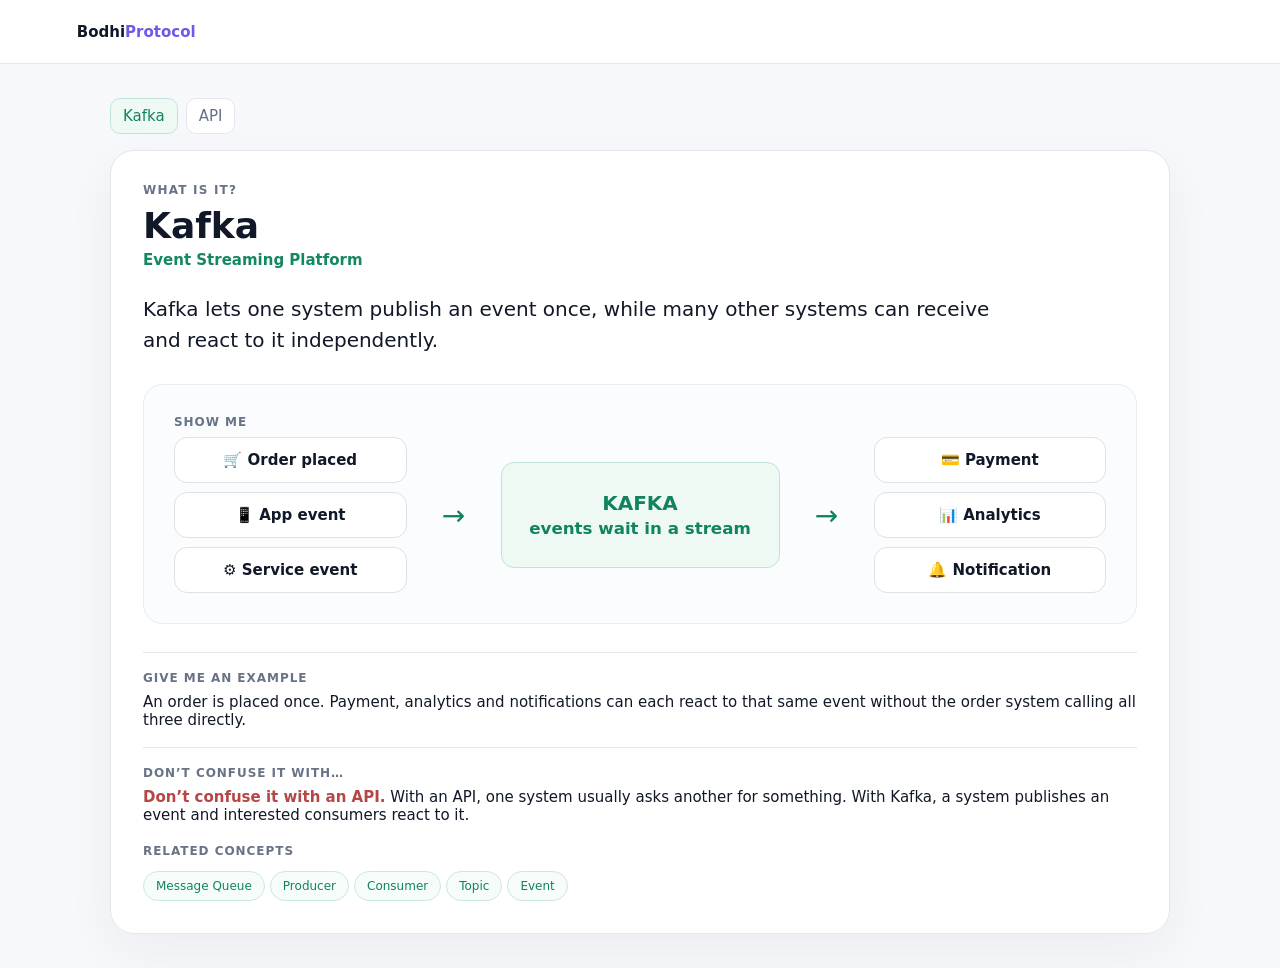
==== clarity.html @ e0041a48 "Add clarity-first jargon decoder teaching prototype" ====
<!doctype html><html><head><meta charset="utf-8"><meta name="viewport" content="width=device-width,initial-scale=1"><title>BodhiProtocol · Clarity Decoder</title><style>*{box-sizing:border-box}body{margin:0;background:#f7f8fb;color:#111827;font:15px Inter,system-ui,-apple-system,Segoe UI,sans-serif}.top{height:64px;background:#fff;border-bottom:1px solid #e5e7eb;display:flex;align-items:center;padding:0 6%;font-weight:900}.top b{color:#7257e8}.wrap{max-width:1100px;margin:34px auto;padding:0 20px}.card{background:#fff;border:1px solid #e5e7eb;border-radius:24px;padding:32px;box-shadow:0 18px 50px #2028400d}.kicker{font-size:12px;text-transform:uppercase;letter-spacing:.1em;color:#687386;font-weight:800}h1{font-size:36px;margin:8px 0 5px}.full{color:#148763;font-weight:800}.plain{font-size:20px;line-height:1.55;max-width:850px;margin:25px 0}.visual{margin:28px 0;padding:30px;border-radius:20px;background:#fbfcfd;border:1px solid #e8ebef}.flow{display:grid;grid-template-columns:1fr 70px 1.2fr 70px 1fr;gap:12px;align-items:center}.col{display:grid;gap:9px}.box{background:#fff;border:1px solid #dde2e7;border-radius:13px;padding:13px;text-align:center;font-weight:750}.core{background:#eef9f4;border-color:#bfe4d6;color:#11835f;padding:28px 14px;font-size:20px}.arrow{text-align:center;font-size:28px;color:#11835f}.example,.contrast{margin-top:18px;border-top:1px solid #e5e7eb;padding-top:18px}.label{font-size:12px;text-transform:uppercase;letter-spacing:.08em;font-weight:850;color:#687386;margin-bottom:8px}.contrast strong{color:#b54747}.links{margin-top:20px}.chip{display:inline-block;border:1px solid #cde8dd;background:#f6fcf9;color:#11835f;border-radius:999px;padding:7px 12px;margin:5px 5px 0 0;font-size:12px}.tabs{display:flex;gap:8px;margin-bottom:16px}.tabs a{text-decoration:none;color:#667085;background:#fff;border:1px solid #e5e7eb;padding:8px 12px;border-radius:10px}.tabs a.active{background:#eef9f4;color:#11835f;border-color:#bfe4d6}@media(max-width:700px){.flow{grid-template-columns:1fr}.arrow{transform:rotate(90deg)}h1{font-size:30px}.plain{font-size:18px}}</style></head><body><div class="top">Bodhi<b>Protocol</b></div><main class="wrap"><div class="tabs"><a href="?term=Kafka" id="tk">Kafka</a><a href="?term=API" id="ta">API</a></div><article class="card" id="card"></article></main><script>const q=new URLSearchParams(location.search).get('term')||'Kafka';const api={title:'API',full:'Application Programming Interface',plain:'An API is a way for one system to ask another system for data or an action — using an agreed set of rules.',visual:'<div class="flow"><div class="box">📱 Your App</div><div class="arrow">→</div><div class="box core">API<br><small>the agreed doorway</small></div><div class="arrow">→</div><div class="box">🖥 Service / Data</div></div>',example:'Your shopping app asks a payment service to charge ₹500. The API carries the request and returns success or failure.',contrast:'<strong>Don’t confuse it with Kafka.</strong> An API usually handles a direct request between systems. Kafka publishes events that multiple systems can consume independently.',rel:['REST','HTTP','JSON','Endpoint']};const kafka={title:'Kafka',full:'Event Streaming Platform',plain:'Kafka lets one system publish an event once, while many other systems can receive and react to it independently.',visual:'<div class="flow"><div class="col"><div class="box">🛒 Order placed</div><div class="box">📱 App event</div><div class="box">⚙ Service event</div></div><div class="arrow">→</div><div class="box core">KAFKA<br><small>events wait in a stream</small></div><div class="arrow">→</div><div class="col"><div class="box">💳 Payment</div><div class="box">📊 Analytics</div><div class="box">🔔 Notification</div></div></div>',example:'An order is placed once. Payment, analytics and notifications can each react to that same event without the order system calling all three directly.',contrast:'<strong>Don’t confuse it with an API.</strong> With an API, one system usually asks another for something. With Kafka, a system publishes an event and interested consumers react to it.',rel:['Message Queue','Producer','Consumer','Topic','Event']};let x=q.toLowerCase()==='api'?api:kafka;document.getElementById(q.toLowerCase()==='api'?'ta':'tk').classList.add('active');card.innerHTML='<div class="kicker">What is it?</div><h1>'+x.title+'</h1><div class="full">'+x.full+'</div><div class="plain">'+x.plain+'</div><div class="visual"><div class="label">Show me</div>'+x.visual+'</div><div class="example"><div class="label">Give me an example</div>'+x.example+'</div><div class="contrast"><div class="label">Don’t confuse it with…</div>'+x.contrast+'</div><div class="links"><div class="label">Related concepts</div>'+x.rel.map(r=>'<span class="chip">'+r+'</span>').join('')+'</div>';</script></body></html>
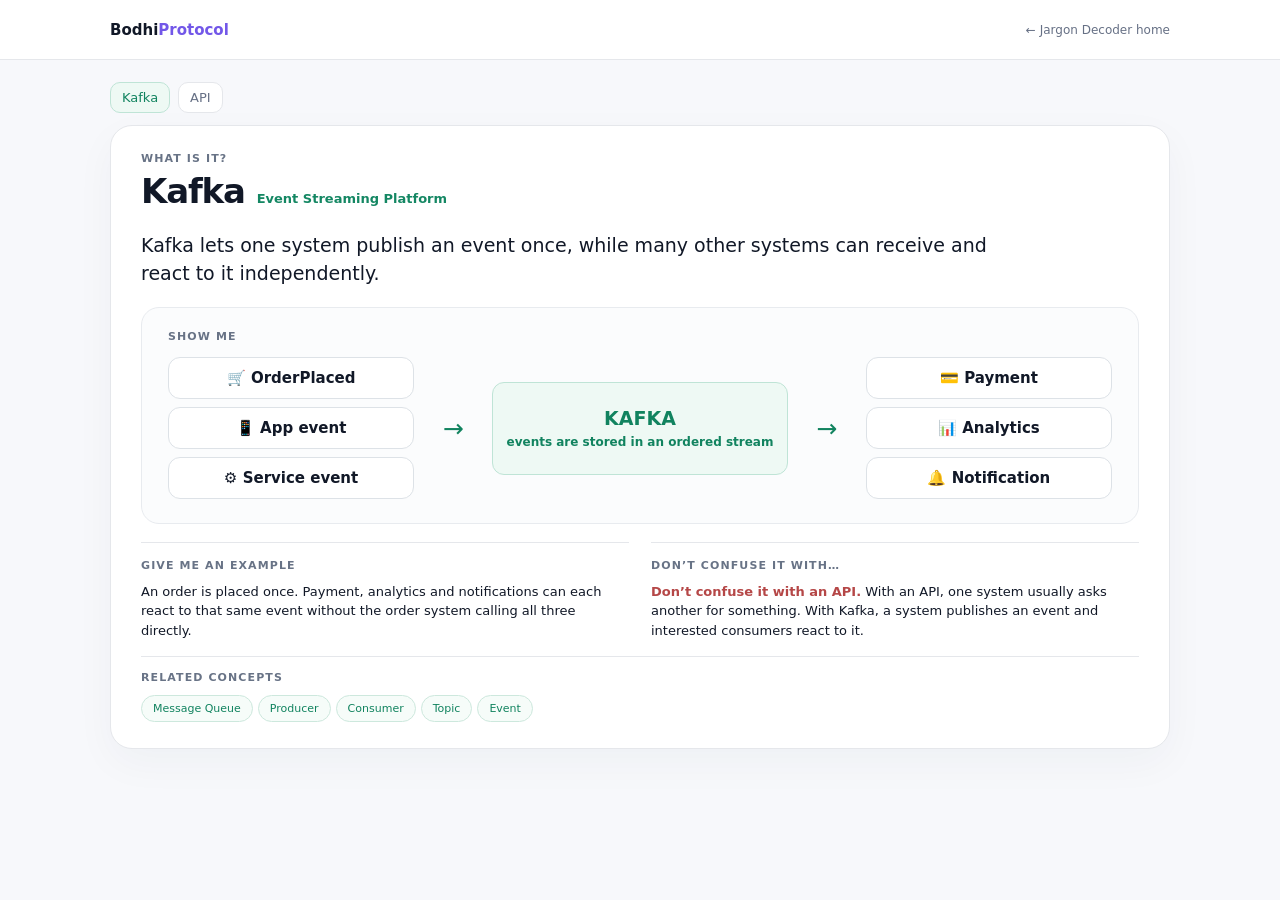
==== commit 706cb196: "Polish clarity-first decoder for beginner comprehension" ====
--- a/clarity.html
+++ b/clarity.html
@@ -1 +1 @@
-<!doctype html><html><head><meta charset="utf-8"><meta name="viewport" content="width=device-width,initial-scale=1"><title>BodhiProtocol · Clarity Decoder</title><style>*{box-sizing:border-box}body{margin:0;background:#f7f8fb;color:#111827;font:15px Inter,system-ui,-apple-system,Segoe UI,sans-serif}.top{height:64px;background:#fff;border-bottom:1px solid #e5e7eb;display:flex;align-items:center;padding:0 6%;font-weight:900}.top b{color:#7257e8}.wrap{max-width:1100px;margin:34px auto;padding:0 20px}.card{background:#fff;border:1px solid #e5e7eb;border-radius:24px;padding:32px;box-shadow:0 18px 50px #2028400d}.kicker{font-size:12px;text-transform:uppercase;letter-spacing:.1em;color:#687386;font-weight:800}h1{font-size:36px;margin:8px 0 5px}.full{color:#148763;font-weight:800}.plain{font-size:20px;line-height:1.55;max-width:850px;margin:25px 0}.visual{margin:28px 0;padding:30px;border-radius:20px;background:#fbfcfd;border:1px solid #e8ebef}.flow{display:grid;grid-template-columns:1fr 70px 1.2fr 70px 1fr;gap:12px;align-items:center}.col{display:grid;gap:9px}.box{background:#fff;border:1px solid #dde2e7;border-radius:13px;padding:13px;text-align:center;font-weight:750}.core{background:#eef9f4;border-color:#bfe4d6;color:#11835f;padding:28px 14px;font-size:20px}.arrow{text-align:center;font-size:28px;color:#11835f}.example,.contrast{margin-top:18px;border-top:1px solid #e5e7eb;padding-top:18px}.label{font-size:12px;text-transform:uppercase;letter-spacing:.08em;font-weight:850;color:#687386;margin-bottom:8px}.contrast strong{color:#b54747}.links{margin-top:20px}.chip{display:inline-block;border:1px solid #cde8dd;background:#f6fcf9;color:#11835f;border-radius:999px;padding:7px 12px;margin:5px 5px 0 0;font-size:12px}.tabs{display:flex;gap:8px;margin-bottom:16px}.tabs a{text-decoration:none;color:#667085;background:#fff;border:1px solid #e5e7eb;padding:8px 12px;border-radius:10px}.tabs a.active{background:#eef9f4;color:#11835f;border-color:#bfe4d6}@media(max-width:700px){.flow{grid-template-columns:1fr}.arrow{transform:rotate(90deg)}h1{font-size:30px}.plain{font-size:18px}}</style></head><body><div class="top">Bodhi<b>Protocol</b></div><main class="wrap"><div class="tabs"><a href="?term=Kafka" id="tk">Kafka</a><a href="?term=API" id="ta">API</a></div><article class="card" id="card"></article></main><script>const q=new URLSearchParams(location.search).get('term')||'Kafka';const api={title:'API',full:'Application Programming Interface',plain:'An API is a way for one system to ask another system for data or an action — using an agreed set of rules.',visual:'<div class="flow"><div class="box">📱 Your App</div><div class="arrow">→</div><div class="box core">API<br><small>the agreed doorway</small></div><div class="arrow">→</div><div class="box">🖥 Service / Data</div></div>',example:'Your shopping app asks a payment service to charge ₹500. The API carries the request and returns success or failure.',contrast:'<strong>Don’t confuse it with Kafka.</strong> An API usually handles a direct request between systems. Kafka publishes events that multiple systems can consume independently.',rel:['REST','HTTP','JSON','Endpoint']};const kafka={title:'Kafka',full:'Event Streaming Platform',plain:'Kafka lets one system publish an event once, while many other systems can receive and react to it independently.',visual:'<div class="flow"><div class="col"><div class="box">🛒 Order placed</div><div class="box">📱 App event</div><div class="box">⚙ Service event</div></div><div class="arrow">→</div><div class="box core">KAFKA<br><small>events wait in a stream</small></div><div class="arrow">→</div><div class="col"><div class="box">💳 Payment</div><div class="box">📊 Analytics</div><div class="box">🔔 Notification</div></div></div>',example:'An order is placed once. Payment, analytics and notifications can each react to that same event without the order system calling all three directly.',contrast:'<strong>Don’t confuse it with an API.</strong> With an API, one system usually asks another for something. With Kafka, a system publishes an event and interested consumers react to it.',rel:['Message Queue','Producer','Consumer','Topic','Event']};let x=q.toLowerCase()==='api'?api:kafka;document.getElementById(q.toLowerCase()==='api'?'ta':'tk').classList.add('active');card.innerHTML='<div class="kicker">What is it?</div><h1>'+x.title+'</h1><div class="full">'+x.full+'</div><div class="plain">'+x.plain+'</div><div class="visual"><div class="label">Show me</div>'+x.visual+'</div><div class="example"><div class="label">Give me an example</div>'+x.example+'</div><div class="contrast"><div class="label">Don’t confuse it with…</div>'+x.contrast+'</div><div class="links"><div class="label">Related concepts</div>'+x.rel.map(r=>'<span class="chip">'+r+'</span>').join('')+'</div>';</script></body></html>+<!doctype html><html><head><meta charset="utf-8"><meta name="viewport" content="width=device-width,initial-scale=1"><title>BodhiProtocol · Clarity Decoder</title><style>*{box-sizing:border-box}body{margin:0;background:#f7f8fb;color:#111827;font:15px Inter,system-ui,-apple-system,Segoe UI,sans-serif}.top{height:60px;background:#fff;border-bottom:1px solid #e5e7eb}.topin{max-width:1100px;height:100%;margin:auto;padding:0 20px;display:flex;align-items:center;justify-content:space-between}.brand{font-weight:900;color:#111827}.brand b{color:#7257e8}.back{font-size:12px;color:#667085;text-decoration:none}.wrap{max-width:1100px;margin:22px auto;padding:0 20px}.tabs{display:flex;gap:8px;margin-bottom:12px}.tabs a{text-decoration:none;color:#667085;background:#fff;border:1px solid #e5e7eb;padding:7px 11px;border-radius:10px;font-size:13px}.tabs a.active{background:#eef9f4;color:#11835f;border-color:#bfe4d6}.card{background:#fff;border:1px solid #e5e7eb;border-radius:22px;padding:26px 30px;box-shadow:0 14px 40px #2028400a}.kicker,.label{font-size:11px;text-transform:uppercase;letter-spacing:.1em;color:#687386;font-weight:850}.titleline{display:flex;align-items:baseline;gap:12px;flex-wrap:wrap;margin-top:6px}h1{font-size:34px;letter-spacing:-.035em;margin:0}.full{color:#148763;font-weight:800;font-size:13px}.plain{font-size:19px;line-height:1.48;max-width:900px;margin:20px 0}.visual{margin:20px 0 0;padding:22px 26px 24px;border-radius:18px;background:#fbfcfd;border:1px solid #e8ebef}.visual .label{margin-bottom:14px}.flow{display:grid;grid-template-columns:1fr 58px 1.2fr 58px 1fr;gap:10px;align-items:center}.col{display:grid;gap:8px}.box{background:#fff;border:1px solid #dde2e7;border-radius:12px;padding:11px;text-align:center;font-weight:750}.core{background:#eef9f4;border-color:#bfe4d6;color:#11835f;padding:24px 12px;font-size:19px}.core small{display:block;margin-top:5px;font-size:12px;line-height:1.35}.arrow{text-align:center;font-size:25px;color:#11835f}.lower{display:grid;grid-template-columns:1fr 1fr;gap:22px;margin-top:18px}.example,.contrast{border-top:1px solid #e5e7eb;padding-top:15px;line-height:1.5;font-size:13px}.contrast strong{color:#b54747}.label{margin-bottom:7px}.links{margin-top:16px;border-top:1px solid #e5e7eb;padding-top:14px}.chip{display:inline-block;border:1px solid #cde8dd;background:#f6fcf9;color:#11835f;border-radius:999px;padding:6px 11px;margin:4px 5px 0 0;font-size:11px}@media(max-width:700px){.flow{grid-template-columns:1fr}.arrow{transform:rotate(90deg)}.lower{grid-template-columns:1fr}.topin{padding:0 14px}.wrap{padding:0 14px}.card{padding:22px 20px}h1{font-size:30px}.plain{font-size:17px}}</style></head><body><header class="top"><div class="topin"><div class="brand">Bodhi<b>Protocol</b></div><a class="back" href="./">← Jargon Decoder home</a></div></header><main class="wrap"><div class="tabs"><a href="?term=Kafka" id="tk">Kafka</a><a href="?term=API" id="ta">API</a></div><article class="card" id="card"></article></main><script>const q=new URLSearchParams(location.search).get('term')||'Kafka';const api={title:'API',full:'Application Programming Interface',plain:'An API is a way for one system to ask another system for data or an action — using an agreed set of rules.',visual:'<div class="flow"><div class="box">📱 Your App</div><div class="arrow">→</div><div class="box core">API<small>agreed rules for talking</small></div><div class="arrow">→</div><div class="box">🖥 Service / Data</div></div>',example:'Your shopping app asks a payment service to charge ₹500. The API carries the request and returns success or failure.',contrast:'<strong>Don’t confuse it with Kafka.</strong> An API usually handles a direct request between systems. Kafka publishes events that multiple systems can consume independently.',rel:['REST','HTTP','JSON','Endpoint']};const kafka={title:'Kafka',full:'Event Streaming Platform',plain:'Kafka lets one system publish an event once, while many other systems can receive and react to it independently.',visual:'<div class="flow"><div class="col"><div class="box">🛒 OrderPlaced</div><div class="box">📱 App event</div><div class="box">⚙ Service event</div></div><div class="arrow">→</div><div class="box core">KAFKA<small>events are stored in an ordered stream</small></div><div class="arrow">→</div><div class="col"><div class="box">💳 Payment</div><div class="box">📊 Analytics</div><div class="box">🔔 Notification</div></div></div>',example:'An order is placed once. Payment, analytics and notifications can each react to that same event without the order system calling all three directly.',contrast:'<strong>Don’t confuse it with an API.</strong> With an API, one system usually asks another for something. With Kafka, a system publishes an event and interested consumers react to it.',rel:['Message Queue','Producer','Consumer','Topic','Event']};let x=q.toLowerCase()==='api'?api:kafka;document.getElementById(q.toLowerCase()==='api'?'ta':'tk').classList.add('active');card.innerHTML='<div class="kicker">What is it?</div><div class="titleline"><h1>'+x.title+'</h1><div class="full">'+x.full+'</div></div><div class="plain">'+x.plain+'</div><div class="visual"><div class="label">Show me</div>'+x.visual+'</div><div class="lower"><div class="example"><div class="label">Give me an example</div>'+x.example+'</div><div class="contrast"><div class="label">Don’t confuse it with…</div>'+x.contrast+'</div></div><div class="links"><div class="label">Related concepts</div>'+x.rel.map(r=>'<span class="chip">'+r+'</span>').join('')+'</div>';</script></body></html>
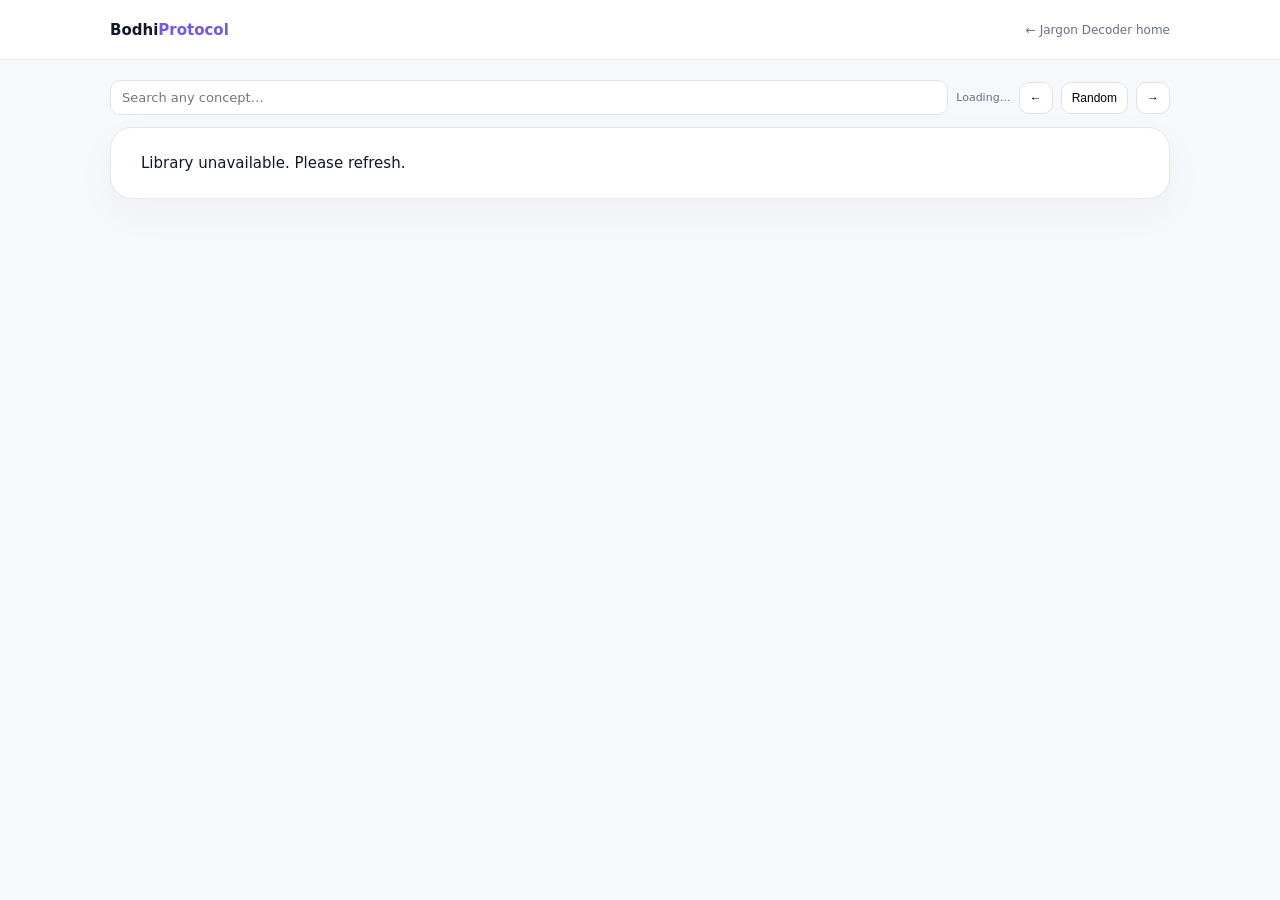
==== commit 7cd52bd8: "Scale clarity-first decoder across full concept library" ====
--- a/clarity.html
+++ b/clarity.html
@@ -1 +1 @@
-<!doctype html><html><head><meta charset="utf-8"><meta name="viewport" content="width=device-width,initial-scale=1"><title>BodhiProtocol · Clarity Decoder</title><style>*{box-sizing:border-box}body{margin:0;background:#f7f8fb;color:#111827;font:15px Inter,system-ui,-apple-system,Segoe UI,sans-serif}.top{height:60px;background:#fff;border-bottom:1px solid #e5e7eb}.topin{max-width:1100px;height:100%;margin:auto;padding:0 20px;display:flex;align-items:center;justify-content:space-between}.brand{font-weight:900;color:#111827}.brand b{color:#7257e8}.back{font-size:12px;color:#667085;text-decoration:none}.wrap{max-width:1100px;margin:22px auto;padding:0 20px}.tabs{display:flex;gap:8px;margin-bottom:12px}.tabs a{text-decoration:none;color:#667085;background:#fff;border:1px solid #e5e7eb;padding:7px 11px;border-radius:10px;font-size:13px}.tabs a.active{background:#eef9f4;color:#11835f;border-color:#bfe4d6}.card{background:#fff;border:1px solid #e5e7eb;border-radius:22px;padding:26px 30px;box-shadow:0 14px 40px #2028400a}.kicker,.label{font-size:11px;text-transform:uppercase;letter-spacing:.1em;color:#687386;font-weight:850}.titleline{display:flex;align-items:baseline;gap:12px;flex-wrap:wrap;margin-top:6px}h1{font-size:34px;letter-spacing:-.035em;margin:0}.full{color:#148763;font-weight:800;font-size:13px}.plain{font-size:19px;line-height:1.48;max-width:900px;margin:20px 0}.visual{margin:20px 0 0;padding:22px 26px 24px;border-radius:18px;background:#fbfcfd;border:1px solid #e8ebef}.visual .label{margin-bottom:14px}.flow{display:grid;grid-template-columns:1fr 58px 1.2fr 58px 1fr;gap:10px;align-items:center}.col{display:grid;gap:8px}.box{background:#fff;border:1px solid #dde2e7;border-radius:12px;padding:11px;text-align:center;font-weight:750}.core{background:#eef9f4;border-color:#bfe4d6;color:#11835f;padding:24px 12px;font-size:19px}.core small{display:block;margin-top:5px;font-size:12px;line-height:1.35}.arrow{text-align:center;font-size:25px;color:#11835f}.lower{display:grid;grid-template-columns:1fr 1fr;gap:22px;margin-top:18px}.example,.contrast{border-top:1px solid #e5e7eb;padding-top:15px;line-height:1.5;font-size:13px}.contrast strong{color:#b54747}.label{margin-bottom:7px}.links{margin-top:16px;border-top:1px solid #e5e7eb;padding-top:14px}.chip{display:inline-block;border:1px solid #cde8dd;background:#f6fcf9;color:#11835f;border-radius:999px;padding:6px 11px;margin:4px 5px 0 0;font-size:11px}@media(max-width:700px){.flow{grid-template-columns:1fr}.arrow{transform:rotate(90deg)}.lower{grid-template-columns:1fr}.topin{padding:0 14px}.wrap{padding:0 14px}.card{padding:22px 20px}h1{font-size:30px}.plain{font-size:17px}}</style></head><body><header class="top"><div class="topin"><div class="brand">Bodhi<b>Protocol</b></div><a class="back" href="./">← Jargon Decoder home</a></div></header><main class="wrap"><div class="tabs"><a href="?term=Kafka" id="tk">Kafka</a><a href="?term=API" id="ta">API</a></div><article class="card" id="card"></article></main><script>const q=new URLSearchParams(location.search).get('term')||'Kafka';const api={title:'API',full:'Application Programming Interface',plain:'An API is a way for one system to ask another system for data or an action — using an agreed set of rules.',visual:'<div class="flow"><div class="box">📱 Your App</div><div class="arrow">→</div><div class="box core">API<small>agreed rules for talking</small></div><div class="arrow">→</div><div class="box">🖥 Service / Data</div></div>',example:'Your shopping app asks a payment service to charge ₹500. The API carries the request and returns success or failure.',contrast:'<strong>Don’t confuse it with Kafka.</strong> An API usually handles a direct request between systems. Kafka publishes events that multiple systems can consume independently.',rel:['REST','HTTP','JSON','Endpoint']};const kafka={title:'Kafka',full:'Event Streaming Platform',plain:'Kafka lets one system publish an event once, while many other systems can receive and react to it independently.',visual:'<div class="flow"><div class="col"><div class="box">🛒 OrderPlaced</div><div class="box">📱 App event</div><div class="box">⚙ Service event</div></div><div class="arrow">→</div><div class="box core">KAFKA<small>events are stored in an ordered stream</small></div><div class="arrow">→</div><div class="col"><div class="box">💳 Payment</div><div class="box">📊 Analytics</div><div class="box">🔔 Notification</div></div></div>',example:'An order is placed once. Payment, analytics and notifications can each react to that same event without the order system calling all three directly.',contrast:'<strong>Don’t confuse it with an API.</strong> With an API, one system usually asks another for something. With Kafka, a system publishes an event and interested consumers react to it.',rel:['Message Queue','Producer','Consumer','Topic','Event']};let x=q.toLowerCase()==='api'?api:kafka;document.getElementById(q.toLowerCase()==='api'?'ta':'tk').classList.add('active');card.innerHTML='<div class="kicker">What is it?</div><div class="titleline"><h1>'+x.title+'</h1><div class="full">'+x.full+'</div></div><div class="plain">'+x.plain+'</div><div class="visual"><div class="label">Show me</div>'+x.visual+'</div><div class="lower"><div class="example"><div class="label">Give me an example</div>'+x.example+'</div><div class="contrast"><div class="label">Don’t confuse it with…</div>'+x.contrast+'</div></div><div class="links"><div class="label">Related concepts</div>'+x.rel.map(r=>'<span class="chip">'+r+'</span>').join('')+'</div>';</script></body></html>+<!doctype html><html><head><meta charset="utf-8"><meta name="viewport" content="width=device-width,initial-scale=1"><title>BodhiProtocol · Clarity Decoder</title><style>*{box-sizing:border-box}body{margin:0;background:#f7f8fb;color:#111827;font:15px Inter,system-ui,-apple-system,Segoe UI,sans-serif}.top{height:60px;background:#fff;border-bottom:1px solid #e5e7eb}.topin,.wrap{max-width:1100px;margin:auto;padding:0 20px}.topin{height:100%;display:flex;align-items:center;justify-content:space-between}.brand{font-weight:900}.brand b{color:#7257e8}.back{font-size:12px;color:#667085;text-decoration:none}.wrap{margin-top:20px;margin-bottom:30px}.bar{display:flex;gap:8px;align-items:center;margin-bottom:12px}.search{flex:1;border:1px solid #dfe3e8;background:#fff;border-radius:10px;padding:9px 11px;font:inherit;font-size:13px;outline:0}.search:focus{border-color:#9dd4c1;box-shadow:0 0 0 3px #eef9f4}.ghost{border:1px solid #dfe3e8;background:#fff;border-radius:10px;padding:8px 10px;font-size:12px;cursor:pointer}.count{font-size:11px;color:#667085;white-space:nowrap}.card{background:#fff;border:1px solid #e5e7eb;border-radius:22px;padding:26px 30px;box-shadow:0 14px 40px #2028400a}.kicker,.label{font-size:11px;text-transform:uppercase;letter-spacing:.1em;color:#687386;font-weight:850}.titleline{display:flex;align-items:baseline;gap:12px;flex-wrap:wrap;margin-top:6px}h1{font-size:34px;letter-spacing:-.035em;margin:0}.full{color:#148763;font-weight:800;font-size:13px}.plain{font-size:19px;line-height:1.48;max-width:900px;margin:20px 0}.visual{margin:20px 0 0;padding:22px 26px 24px;border-radius:18px;background:#fbfcfd;border:1px solid #e8ebef}.visual .label{margin-bottom:14px}.flow{display:grid;grid-template-columns:1fr 58px 1.2fr 58px 1fr;gap:10px;align-items:center}.col{display:grid;gap:8px}.box{background:#fff;border:1px solid #dde2e7;border-radius:12px;padding:11px;text-align:center;font-weight:750}.core{background:#eef9f4;border-color:#bfe4d6;color:#11835f;padding:24px 12px;font-size:19px}.core small{display:block;margin-top:5px;font-size:12px;line-height:1.35;color:#4b665d}.arrow{text-align:center;font-size:25px;color:#11835f}.pipeline{display:flex;align-items:center;justify-content:center;gap:9px;flex-wrap:wrap}.step{min-width:96px;border:1px solid #dde2e7;border-radius:12px;background:#fff;padding:15px 10px;text-align:center;font-weight:800}.step.core{background:#eef9f4}.compare{display:grid;grid-template-columns:1fr 46px 1fr;gap:12px;align-items:stretch}.compare .box{padding:20px 14px}.stack{display:grid;gap:8px;min-width:min(520px,100%);margin:auto}.layer{border:1px solid #dde2e7;background:#fff;border-radius:11px;padding:12px;text-align:center;font-weight:750}.layer.core{background:#eef9f4}.lower{display:grid;grid-template-columns:1fr 1fr;gap:22px;margin-top:18px}.example,.contrast{border-top:1px solid #e5e7eb;padding-top:15px;line-height:1.5;font-size:13px}.contrast strong{color:#b54747}.label{margin-bottom:7px}.links{margin-top:16px;border-top:1px solid #e5e7eb;padding-top:14px}.chip{display:inline-block;border:1px solid #cde8dd;background:#f6fcf9;color:#11835f;border-radius:999px;padding:6px 11px;margin:4px 5px 0 0;font-size:11px;cursor:pointer}.empty{color:#98a2b3;font-size:12px}@media(max-width:700px){.topin,.wrap{padding:0 14px}.card{padding:22px 20px}.flow{grid-template-columns:1fr}.arrow{transform:rotate(90deg)}.compare{grid-template-columns:1fr}.compare .arrow{transform:rotate(90deg)}.lower{grid-template-columns:1fr}.bar{flex-wrap:wrap}.search{width:100%;flex-basis:100%}h1{font-size:30px}.plain{font-size:17px}}</style></head><body><header class="top"><div class="topin"><div class="brand">Bodhi<b>Protocol</b></div><a class="back" href="./">← Jargon Decoder home</a></div></header><main class="wrap"><div class="bar"><input id="search" class="search" list="allterms" placeholder="Search any concept…"><datalist id="allterms"></datalist><span class="count" id="count">Loading…</span><button class="ghost" onclick="prev()">←</button><button class="ghost" onclick="randomTerm()">Random</button><button class="ghost" onclick="next()">→</button></div><article class="card" id="card">Loading library…</article></main><script>const ARCHIVE='https://raw.githubusercontent.com/BodhiProtocol/technical-jargon-decoder/8853a32fe2c8bba4ad92dbfd1889e592ec8b885f/index.html';const EXTRA=[['Kafka','Event Streaming Platform',2,'Kafka lets one system publish an event once, while many other systems can receive and react to it independently.','Like a durable shared news feed.','An order is placed once. Payment, analytics and notifications can each react to that same event without the order system calling all three directly.',['Message Queue','Producer','Consumer','Topic','Event']],['OAuth','Open Authorization',0,'OAuth lets an app get limited access to another service without receiving your password.','Like giving a valet key instead of your master key.','A budgeting app can read approved bank data without learning your bank password.',['Authentication vs. Authorization','API']],['Webhook','Webhook',0,'A webhook lets one system automatically tell another system when something has happened.','Like getting a delivery notification instead of repeatedly checking the door.','A payment provider sends your system a webhook when a payment succeeds.',['API','REST','JSON']],['REST','Representational State Transfer',0,'REST is a common way to design web APIs around resources and standard HTTP actions.','Think predictable URLs plus standard actions.','GET /orders reads orders; POST /orders creates one.',['API','JSON']],['JSON','JavaScript Object Notation',2,'JSON is a simple text format for sending structured data as names and values.','Like a labelled form software can read.','An API may return customer name, id and status as JSON.',['API','REST','SQL']],['Message Queue','Message Queue',4,'A message queue lets one system leave work for another system to process later.','Like a ticket tray where work waits safely.','Checkout places an email task on a queue instead of waiting for the email to send.',['Kafka','Microservices']],['DNS','Domain Name System',1,'DNS turns a domain name into the network address computers need to find the right server.','Like contacts turning a name into a phone number.','DNS tells your browser which server hosts bodhiprotocol.com.',['CDN','Load Balancer']],['Docker','Docker / Container',1,'Docker packages an application with what it needs so it runs consistently across environments.','Like a standard shipping container for software.','The same container image can run in dev, test and production.',['Kubernetes','CI/CD']],['Git','Git / Version Control',5,'Git records changes to files so teams can compare, branch, merge and restore versions safely.','Like a detailed project history you can branch.','A developer creates a branch, commits changes and merges them after review.',['CI/CD','Branch']],['SQL','Structured Query Language',2,'SQL is a language for asking relational databases precise questions and changing stored data.','Like asking a very specific question of tables.','A BA can use SQL to compare source and target records.',['Database Index','Database']],['Database Index','Database Index',2,'A database index helps the database find matching rows quickly without scanning everything.','Like a book index taking you to the right page.','An index on customer_id speeds up repeated customer lookups.',['SQL','Cache']],['Cache','Cache',1,'A cache keeps frequently needed data somewhere faster so it does not have to be fetched or calculated again each time.','Like keeping commonly used documents on your desk.','A service caches product details instead of querying the database for every request.',['CDN','Database Index']]];const ALIAS={'container (docker)':'Docker','git / version control':'Git','index (database)':'Database Index'};const DIST={api:['Kafka','An API is usually a direct ask-and-answer interaction. Kafka is event publication that many consumers can react to independently.'],kafka:['API','Kafka publishes events for interested consumers. An API usually handles a direct request between systems.'],docker:['Kubernetes','Docker packages and runs containers. Kubernetes coordinates many containers across machines.'],kubernetes:['Docker','Docker creates/runs containers. Kubernetes schedules, scales and manages groups of containers.'],oauth:['Authentication vs. Authorization','OAuth is about delegated access. Authentication proves identity; authorization decides what an identity may do.'],authenticationvsauthorization:['OAuth','Authentication answers “who are you?” and authorization answers “what may you do?” OAuth is one way to delegate access.'],messagequeue:['Kafka','A queue usually hands work to a consumer for processing. Kafka keeps an event log that multiple consumers can read independently.'],sql:['Database','SQL is a language used to work with relational databases. The database is the system that stores and manages the data.'],databaseindex:['Cache','An index helps a database find stored rows faster. A cache keeps a separate fast copy of frequently needed results or data.'],cache:['Database Index','A cache stores reusable results/data closer or faster. A database index speeds lookup inside the database itself.'],cdn:['Cache','A CDN is a distributed network that serves content close to users. Caching is the broader technique of keeping reusable copies.'],loadbalancer:['CDN','A load balancer spreads requests across servers. A CDN serves cached content from geographically distributed locations.'],microservices:['Monolith','Microservices split an application into independently deployable services. A monolith packages most functionality together.'],monolith:['Microservices','A monolith keeps most application functionality together. Microservices split it into independently deployable services.'],unittesting:['Integration Testing','Unit tests check a small isolated piece. Integration tests check whether multiple pieces work together.'],integrationtesting:['Unit Testing','Integration tests check components together. Unit tests check one small piece in isolation.'],uat:['Regression Testing','UAT checks whether the product meets business needs. Regression testing checks whether changes broke existing behaviour.'],regressiontesting:['UAT','Regression testing protects existing behaviour after change. UAT checks whether the solution satisfies business needs.'],primarykey:['Foreign Key','A primary key uniquely identifies a row in its own table. A foreign key points to a row in another table.'],foreignkey:['Primary Key','A foreign key links to another table. A primary key uniquely identifies rows in its own table.'],frameworkvslibrary:['Library','A library is code your application calls. A framework usually controls the application flow and calls your code at defined points.'],cicd:['Deployment','CI/CD is the automated path from code changes through build/test and often deployment. Deployment is the act of releasing a build to an environment.'],git:['GitHub','Git is the version-control system. GitHub is a service that hosts Git repositories and collaboration workflows.']};let data=[],current=0;const norm=s=>String(s||'').toLowerCase().replace(/[^a-z0-9]+/g,'');const esc=s=>String(s??'').replaceAll('&','&amp;').replaceAll('<','&lt;').replaceAll('>','&gt;');function parse(t){let m=t.match(/const ITEMS = \[([\s\S]*?)\n\];/);if(!m)throw Error('Library data not found');return Function('return ['+m[1]+']')()}function canon(base){let out=[],seen=new Set;[...base.map(x=>ALIAS[String(x.t).toLowerCase()]?{...x,t:ALIAS[String(x.t).toLowerCase()]}:x),...EXTRA.map(x=>({t:x[0],full:x[1],c:x[2],p:x[3],a:x[4],w:x[5],rel:x[6]}))].forEach(x=>{let k=norm(x.t);if(!seen.has(k)){seen.add(k);out.push(x)}});return out}function three(a,b,c,sub=''){return `<div class="flow"><div class="box">${esc(a)}</div><div class="arrow">→</div><div class="box core">${esc(b)}${sub?`<small>${esc(sub)}</small>`:''}</div><div class="arrow">→</div><div class="box">${esc(c)}</div></div>`}function visual(x){let n=norm(x.t);if(n==='api')return `<div class="flow"><div class="box">📱 Your App</div><div class="arrow">→</div><div class="box core">API<small>request goes out<br>response comes back</small></div><div class="arrow">↔</div><div class="box">🖥 Service / Data</div></div>`;if(n==='kafka')return `<div class="flow"><div class="col"><div class="box">🛒 OrderPlaced</div><div class="box">📱 App event</div><div class="box">⚙ Service event</div></div><div class="arrow">→</div><div class="box core">KAFKA<small>events stored in ordered logs</small></div><div class="arrow">→</div><div class="col"><div class="box">💳 Payment</div><div class="box">📊 Analytics</div><div class="box">🔔 Notification</div></div></div>`;if(n==='cicd')return `<div class="pipeline"><div class="step">⌨ Code</div>→<div class="step">⚙ Build</div>→<div class="step">✓ Test</div>→<div class="step core">🚀 Deploy</div>→<div class="step">▣ Production</div></div>`;if(n==='authenticationvsauthorization')return `<div class="compare"><div class="box"><b>Authentication</b><br><small>Who are you?</small></div><div class="arrow">→</div><div class="box"><b>Authorization</b><br><small>What may you do?</small></div></div>`;if(n==='docker')return three('Your app','Docker container','Runs consistently','app + dependencies');if(n==='kubernetes')return three('Many containers','Kubernetes','Healthy running services','schedule · scale · recover');if(n==='dns')return three('bodhiprotocol.com','DNS','Server IP','name → address');if(n==='loadbalancer')return `<div class="flow"><div class="box">Users</div><div class="arrow">→</div><div class="box core">Load Balancer<small>chooses a healthy server</small></div><div class="arrow">→</div><div class="col"><div class="box">Server A</div><div class="box">Server B</div><div class="box">Server C</div></div></div>`;if(n==='sql')return three('Question','SQL','Matching rows','query tables');if(n==='databaseindex')return three('Lookup customer 42','Index','Matching row','skip full scan');if(n==='cache')return three('Request','Cache','Fast response','reuse recent data');if(n==='etl')return three('Source data','Transform','Target data','extract · clean · load');if(n==='datalineage')return three('Source','Transformations','Target','where data came from');if(n==='microservices')return `<div class="flow"><div class="box">Client</div><div class="arrow">→</div><div class="box core">API / Gateway</div><div class="arrow">→</div><div class="col"><div class="box">Orders</div><div class="box">Payments</div><div class="box">Notifications</div></div></div>`;if(n==='monolith')return `<div class="stack"><div class="layer">UI</div><div class="layer core">One application</div><div class="layer">Business logic + data access</div></div>`;if(n==='threetierarchitecture')return `<div class="stack"><div class="layer">Presentation</div><div class="layer core">Business Logic</div><div class="layer">Data</div></div>`;if(n==='primarykey'||n==='foreignkey')return `<div class="compare"><div class="box"><b>Customer</b><br>Customer_ID 🔑</div><div class="arrow">→</div><div class="box"><b>Order</b><br>Customer_ID ↗</div></div>`;if(n==='boundaryvalueanalysis')return three('17 · 18 · 19','Boundary','59 · 60 · 61','test below · at · above');if(n==='git')return `<div class="pipeline"><div class="step">Working files</div>→<div class="step core">Commit</div>→<div class="step">History</div>→<div class="step">Branch / Merge</div></div>`;if(n==='sprint')return three('Prioritised backlog','Sprint','Working increment','time-boxed delivery');if(n==='userstory')return three('User','Need','Value','who · what · why');if(n==='acceptancecriteria')return three('User story','Acceptance criteria','Clear “done”','rules to satisfy');if(n==='uat')return three('Business need','UAT','Accept / Reject','business validates');if(n==='regressiontesting')return three('Existing feature','Change','Re-test','did we break anything?');const c=x.c;return c===2?three('Question / input',x.t,'Data / answer'):c===3?three('Scenario',x.t,'Expected result'):c===1?three('Request',x.t,'Service / response'):c===4?three('Input',x.t,'Components'):c===5?three('Work to do',x.t,'Delivered outcome'):three('Need',x.t,'Outcome')}function example(x){return x.w||x.a||`You would use ${x.t} when this concept is needed in a real system or delivery flow.`}function contrast(x){let d=DIST[norm(x.t)];if(d)return `<strong>Don’t confuse it with ${esc(d[0])}.</strong> ${esc(d[1])}`;let r=(x.rel||[])[0];if(r)return `<strong>${esc(x.t)} and ${esc(r)} are related, but not interchangeable.</strong> Use ${esc(x.t)} for the specific job described above; open ${esc(r)} next to see how its role differs.`;return `<span class="empty">No common mix-up identified for this term yet.</span>`}function render(){let x=data[current];card.innerHTML=`<div class="kicker">What is it?</div><div class="titleline"><h1>${esc(x.t)}</h1><div class="full">${esc(x.full||'')}</div></div><div class="plain">${esc(x.p||x.m||'')}</div><div class="visual"><div class="label">Show me</div>${visual(x)}</div><div class="lower"><div class="example"><div class="label">Give me an example</div>${esc(example(x))}</div><div class="contrast"><div class="label">Don’t confuse it with…</div>${contrast(x)}</div></div><div class="links"><div class="label">Related concepts</div>${(x.rel||[]).map(r=>`<button class="chip" onclick="go('${encodeURIComponent(r)}')">${esc(r)}</button>`).join('')||'<span class="empty">No related concepts listed yet.</span>'}</div>`;count.textContent=`${current+1} of ${data.length}`;search.value=x.t;history.replaceState(null,'','?term='+encodeURIComponent(x.t))}function go(v){let q=decodeURIComponent(v),i=data.findIndex(x=>norm(x.t)===norm(q));if(i>=0){current=i;render()}}function next(){current=(current+1)%data.length;render()}function prev(){current=(current-1+data.length)%data.length;render()}function randomTerm(){current=Math.floor(Math.random()*data.length);render()}search.addEventListener('change',()=>go(search.value));search.addEventListener('keydown',e=>{if(e.key==='Enter')go(search.value)});fetch(ARCHIVE).then(r=>{if(!r.ok)throw Error('Archive unavailable');return r.text()}).then(t=>{data=canon(parse(t));allterms.innerHTML=data.map(x=>`<option value="${esc(x.t)}"></option>`).join('');let q=new URLSearchParams(location.search).get('term');if(q){let i=data.findIndex(x=>norm(x.t)===norm(q));if(i>=0)current=i}render()}).catch(()=>card.innerHTML='Library unavailable. Please refresh.');</script></body></html>
